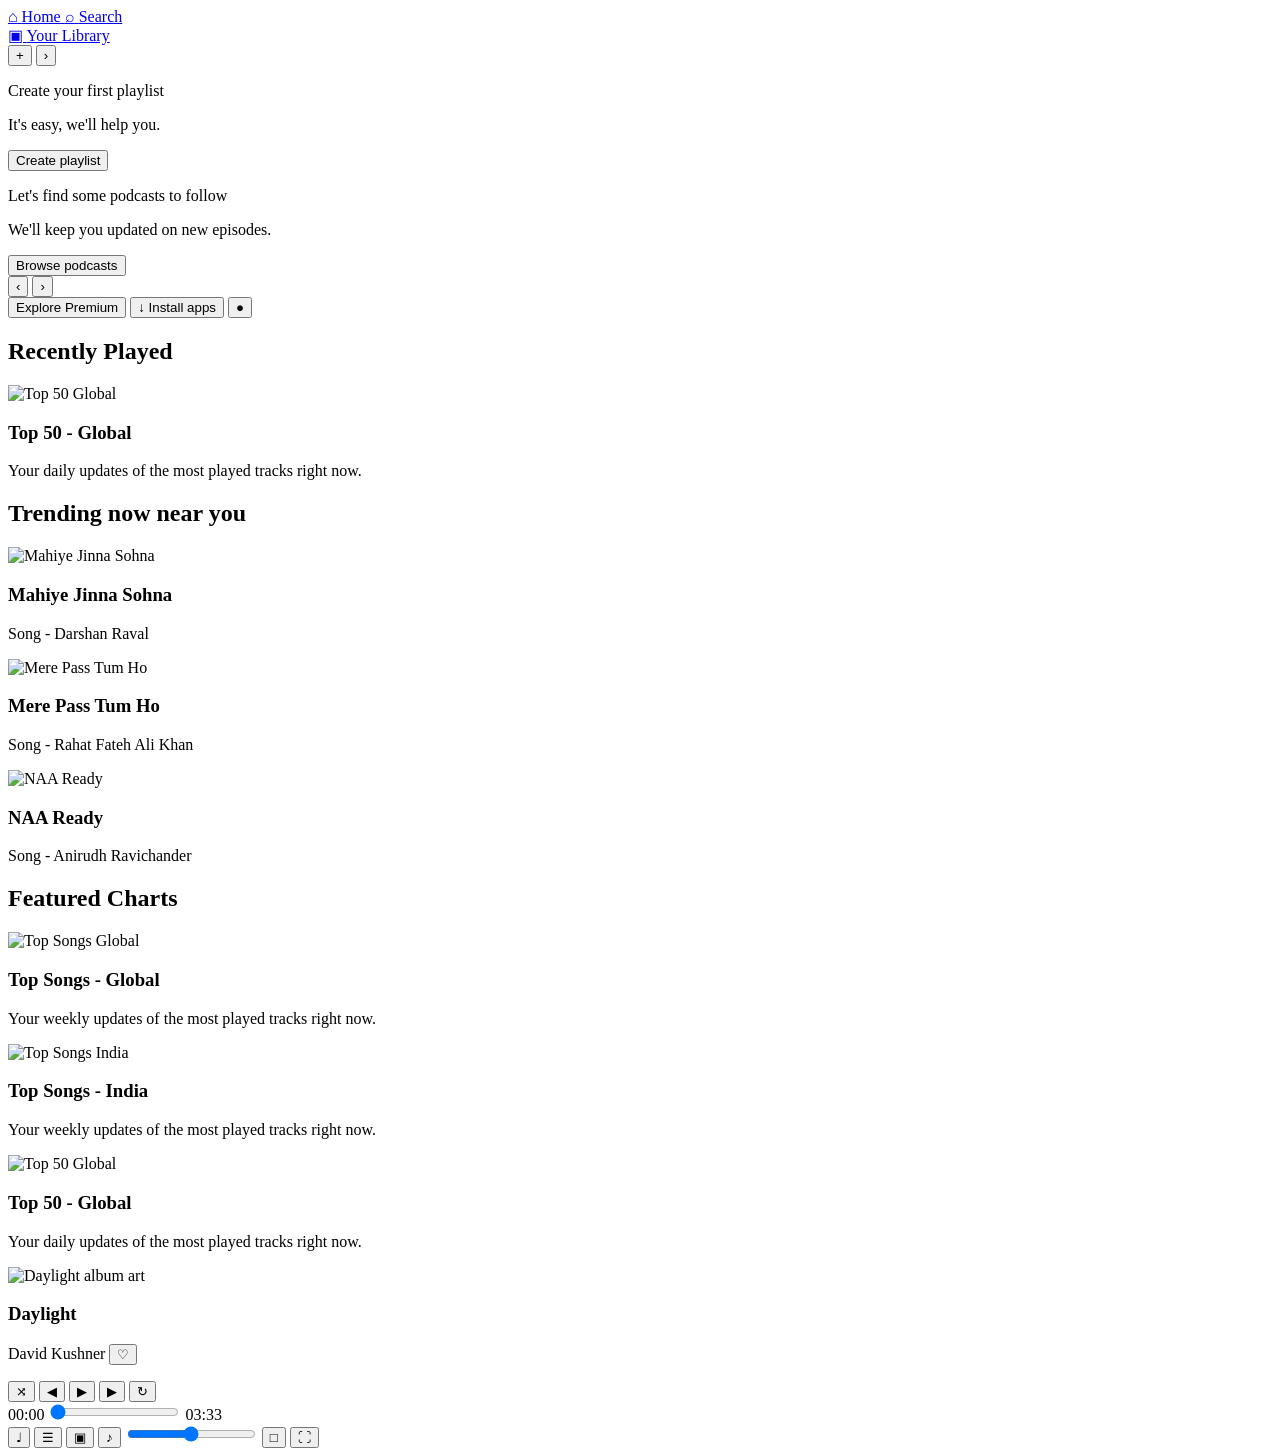
==== index.html @ bcfcde5d "Add files via upload" ====
<!DOCTYPE html>
<html lang="en">
<head>
    <meta charset="UTF-8">
    <meta name="viewport" content="width=device-width, initial-scale=1.0">
    <meta name="description" content="A Spotify-inspired music player interface">
    <title>Spotify-Web Player: Music for everyone</title>
    <link rel="stylesheet" href="./style.css">
</head>
<body>
    <main class="main">
        <aside class="sidebar">
            <nav class="nav" aria-label="Primary navigation">
                <a class="nav-option active" href="#">
                    <span class="icon" aria-hidden="true">⌂</span>
                    <span>Home</span>
                </a>
                <a class="nav-option" href="#">
                    <span class="icon" aria-hidden="true">⌕</span>
                    <span>Search</span>
                </a>
            </nav>

            <section class="library">
                <div class="option">
                    <a class="nav-option lib-option" href="#">
                        <span class="icon" aria-hidden="true">▣</span>
                        <span>Your Library</span>
                    </a>
                    <div class="icons" aria-label="Library actions">
                        <button type="button" aria-label="Add playlist">+</button>
                        <button type="button" aria-label="Next">›</button>
                    </div>
                </div>

                <div class="lib-box">
                    <div class="box">
                        <p class="box-p1">Create your first playlist</p>
                        <p class="box-p2">It's easy, we'll help you.</p>
                        <button class="badge" type="button">Create playlist</button>
                    </div>

                    <div class="box">
                        <p class="box-p1">Let's find some podcasts to follow</p>
                        <p class="box-p2">We'll keep you updated on new episodes.</p>
                        <button class="badge" type="button">Browse podcasts</button>
                    </div>
                </div>
            </section>
        </aside>

        <section class="main_content">
            <header class="sticky-nav">
                <div class="sticky-nav-icon">
                    <button class="nav-img" type="button" aria-label="Go back">‹</button>
                    <button class="nav-img forward hide" type="button" aria-label="Go forward">›</button>
                </div>

                <div class="sticky-nav-option">
                    <button class="badge nav-item premium hide" type="button">Explore Premium</button>
                    <button class="badge nav-item dark-badge" type="button">
                        <span aria-hidden="true">↓</span> Install apps
                    </button>
                    <button class="user-button nav-item" type="button" aria-label="User account">●</button>
                </div>
            </header>

            <section>
                <h2>Recently Played</h2>
                <div class="cards-container">
                    <article class="card">
                        <img src="./assets/card1img.jpeg.png" class="card-img" alt="Top 50 Global">
                        <h3 class="card-title">Top 50 - Global</h3>
                        <p class="card-info">Your daily updates of the most played tracks right now.</p>
                    </article>
                </div>
            </section>

            <section>
                <h2>Trending now near you</h2>
                <div class="cards-container">
                    <article class="card">
                        <img src="./assets/card2img.jpeg.png" class="card-img" alt="Mahiye Jinna Sohna">
                        <h3 class="card-title">Mahiye Jinna Sohna</h3>
                        <p class="card-info">Song - Darshan Raval</p>
                    </article>

                    <article class="card">
                        <img src="./assets/card3img.jpeg.png" class="card-img" alt="Mere Pass Tum Ho">
                        <h3 class="card-title">Mere Pass Tum Ho</h3>
                        <p class="card-info">Song - Rahat Fateh Ali Khan</p>
                    </article>

                    <article class="card">
                        <img src="./assets/card4img.jpeg.png" class="card-img" alt="NAA Ready">
                        <h3 class="card-title">NAA Ready</h3>
                        <p class="card-info">Song - Anirudh Ravichander</p>
                    </article>
                </div>
            </section>

            <section>
                <h2>Featured Charts</h2>
                <div class="cards-container">
                    <article class="card">
                        <img src="./assets/card5img.jpeg.png" class="card-img" alt="Top Songs Global">
                        <h3 class="card-title">Top Songs - Global</h3>
                        <p class="card-info">Your weekly updates of the most played tracks right now.</p>
                    </article>

                    <article class="card">
                        <img src="./assets/card6img.jpeg.png" class="card-img" alt="Top Songs India">
                        <h3 class="card-title">Top Songs - India</h3>
                        <p class="card-info">Your weekly updates of the most played tracks right now.</p>
                    </article>

                    <article class="card">
                        <img src="./assets/card1img.jpeg.png" class="card-img" alt="Top 50 Global">
                        <h3 class="card-title">Top 50 - Global</h3>
                        <p class="card-info">Your daily updates of the most played tracks right now.</p>
                    </article>
                </div>
            </section>

            <footer class="footer">
                <div class="line"></div>
            </footer>
        </section>

        <footer class="music-player">
            <div class="album">
                <img src="./assets/song.png" class="play-song-img" alt="Daylight album art">
                <div class="track-details">
                    <h3 class="track-title">Daylight</h3>
                    <p class="artist-name">David Kushner <button class="heart" type="button" aria-label="Like song">♡</button></p>
                </div>
            </div>

            <div class="player">
                <div class="player-control" aria-label="Playback controls">
                    <button type="button" class="player-control-icon" aria-label="Shuffle">⤨</button>
                    <button type="button" class="player-control-icon" aria-label="Previous">◀</button>
                    <button type="button" class="player-control-icon play" aria-label="Play">▶</button>
                    <button type="button" class="player-control-icon" aria-label="Next">▶</button>
                    <button type="button" class="player-control-icon" aria-label="Repeat">↻</button>
                </div>

                <div class="playback-bar">
                    <span class="curr-time">00:00</span>
                    <input type="range" min="0" max="100" value="0" class="progress-bar" aria-label="Song progress">
                    <span class="tot-time">03:33</span>
                </div>
            </div>

            <div class="control">
                <div class="control-icon">
                    <button class="play-icon" type="button" aria-label="Microphone">♩</button>
                    <button class="play-icon" type="button" aria-label="Queue">☰</button>
                    <button class="play-icon" type="button" aria-label="Connect to device">▣</button>
                    <button class="play-icon" type="button" aria-label="Volume">♪</button>
                    <input type="range" min="0" max="100" value="50" class="volume" aria-label="Volume">
                    <button class="play-icon" type="button" aria-label="Mini player">□</button>
                    <button class="play-icon" type="button" aria-label="Fullscreen">⛶</button>
                </div>
            </div>
        </footer>
    </main>
</body>
</html>
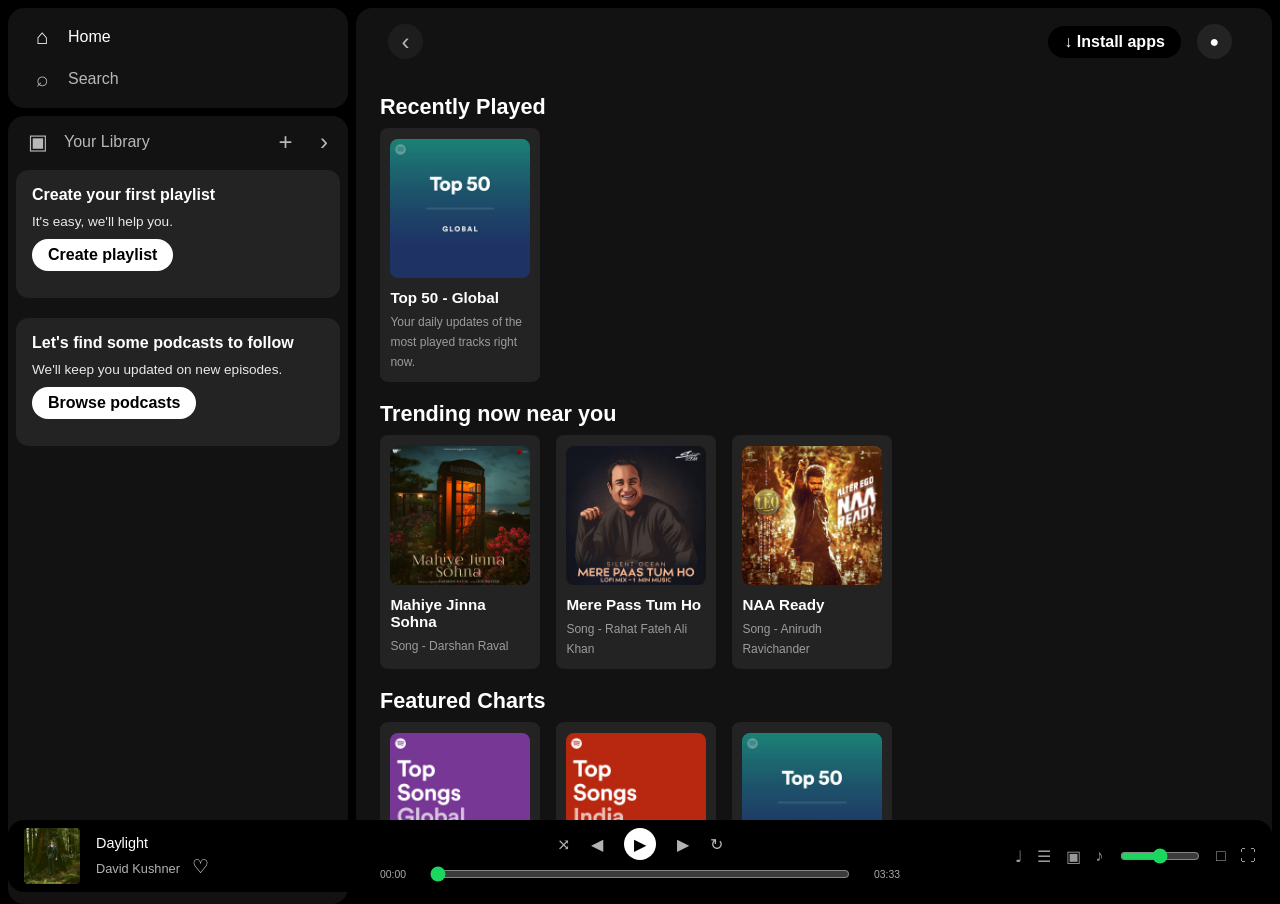
==== commit 75d42b4e: "Update index.html" ====
--- a/index.html
+++ b/index.html
@@ -4,7 +4,7 @@
     <meta charset="UTF-8">
     <meta name="viewport" content="width=device-width, initial-scale=1.0">
     <meta name="description" content="A Spotify-inspired music player interface">
-    <title>Spotify-Web Player: Music for everyone</title>
+    <title>Spotify-Web Player clone</title>
     <link rel="stylesheet" href="./style.css">
 </head>
 <body>
@@ -166,4 +166,4 @@
         </footer>
     </main>
 </body>
-</html>+</html>
--- a/style.css
+++ b/style.css
@@ -0,0 +1,483 @@
+* {
+    box-sizing: border-box;
+}
+
+html,
+body {
+    margin: 0;
+    min-height: 100%;
+}
+
+body {
+    font-family: Arial, Helvetica, sans-serif;
+    background: #000;
+    color: #fff;
+    overflow: hidden;
+}
+
+button,
+input {
+    font: inherit;
+}
+
+button {
+    border: 0;
+    cursor: pointer;
+}
+
+.main {
+    display: flex;
+    height: 100vh;
+    padding: 0.5rem;
+    gap: 0.5rem;
+}
+
+.sidebar {
+    width: 340px;
+    min-width: 240px;
+    background: #000;
+    border-radius: 1rem;
+}
+
+.nav,
+.library {
+    background: #121212;
+    border-radius: 1rem;
+}
+
+.nav {
+    display: flex;
+    flex-direction: column;
+    justify-content: center;
+    min-height: 100px;
+    padding: 0.3rem 0.75rem;
+}
+
+.nav-option {
+    display: flex;
+    align-items: center;
+    gap: 1rem;
+    min-height: 2.6rem;
+    padding: 0.3rem 0.75rem;
+    color: #fff;
+    text-decoration: none;
+    opacity: 0.7;
+}
+
+.nav-option:hover,
+.nav-option.active {
+    opacity: 1;
+}
+
+.icon {
+    display: inline-flex;
+    width: 1.25rem;
+    justify-content: center;
+    font-size: 1.3rem;
+}
+
+.library {
+    height: calc(100vh - 112px);
+    margin-top: 0.5rem;
+    padding: 0.3rem 0.5rem;
+}
+
+.option {
+    display: flex;
+    align-items: center;
+    justify-content: space-between;
+}
+
+.lib-option {
+    flex: 1;
+}
+
+.icons {
+    display: flex;
+    gap: 0.4rem;
+}
+
+.icons button {
+    width: 2rem;
+    height: 2rem;
+    background: transparent;
+    color: #fff;
+    font-size: 1.5rem;
+    opacity: 0.7;
+}
+
+.icons button:hover {
+    opacity: 1;
+}
+
+.lib-box {
+    margin-top: 0.5rem;
+}
+
+.box {
+    min-height: 8rem;
+    background: #232323;
+    border-radius: 0.8rem;
+    margin: 0.3rem 0 1.25rem;
+    padding: 0.7rem 1rem;
+}
+
+.box-p1 {
+    margin: 0.3rem 0;
+    font-size: 1rem;
+    font-weight: 700;
+}
+
+.box-p2 {
+    margin: 0.6rem 0;
+    font-size: 0.85rem;
+    opacity: 0.9;
+}
+
+.badge {
+    background: #fff;
+    color: #000;
+    font-weight: 700;
+    border-radius: 100px;
+    padding: 0.25rem 1rem;
+    min-height: 2rem;
+}
+
+.badge:hover {
+    transform: scale(1.03);
+}
+
+.main_content {
+    flex: 1;
+    min-width: 0;
+    background: #121212;
+    border-radius: 1rem;
+    overflow-y: auto;
+    padding: 0 1.5rem 7rem;
+    scrollbar-width: thin;
+}
+
+.sticky-nav {
+    position: sticky;
+    top: 0;
+    z-index: 10;
+    display: flex;
+    align-items: center;
+    justify-content: space-between;
+    padding: 1rem 0;
+    background: #121212;
+}
+
+.sticky-nav-icon,
+.sticky-nav-option {
+    display: flex;
+    align-items: center;
+}
+
+.nav-img {
+    width: 2.2rem;
+    height: 2.2rem;
+    margin-left: 0.5rem;
+    border-radius: 50%;
+    background: #232323;
+    color: #fff;
+    font-size: 1.5rem;
+    opacity: 0.7;
+}
+
+.nav-img:hover {
+    opacity: 1;
+    background: #000;
+}
+
+.nav-item {
+    margin-right: 1rem;
+}
+
+.dark-badge {
+    background: #000;
+    color: #fff;
+}
+
+.user-button {
+    width: 2.2rem;
+    height: 2.2rem;
+    border-radius: 50%;
+    background: #232323;
+    color: #fff;
+}
+
+h2 {
+    margin: 1.2rem 0 0.5rem;
+    font-size: 1.35rem;
+}
+
+.cards-container {
+    display: flex;
+    flex-wrap: wrap;
+    gap: 1rem;
+}
+
+.card {
+    width: 160px;
+    background: #232323;
+    border-radius: 0.5rem;
+    padding: 0.65rem;
+    transition: background 0.2s ease, transform 0.2s ease;
+}
+
+.card:hover {
+    background: #2c2c2c;
+    transform: translateY(-2px);
+}
+
+.card-img {
+    display: block;
+    width: 100%;
+    aspect-ratio: 1;
+    object-fit: cover;
+    border-radius: 0.5rem;
+}
+
+.card-title {
+    margin: 0.7rem 0 0.35rem;
+    font-size: 0.95rem;
+}
+
+.card-info {
+    margin: 0;
+    color: #fff;
+    opacity: 0.55;
+    font-size: 0.75rem;
+    line-height: 1.25rem;
+}
+
+.footer {
+    height: 180px;
+    display: flex;
+    align-items: center;
+    justify-content: center;
+}
+
+.line {
+    width: 90%;
+    border-top: 1px solid #fff;
+    opacity: 0.4;
+}
+
+.music-player {
+    position: fixed;
+    z-index: 20;
+    left: 0.5rem;
+    right: 0.5rem;
+    bottom: 0.5rem;
+    min-height: 72px;
+    display: flex;
+    align-items: center;
+    justify-content: space-between;
+    gap: 1rem;
+    padding: 0.5rem 1rem;
+    background: #000;
+    border-radius: 1rem;
+}
+
+.album {
+    display: flex;
+    align-items: center;
+    width: 25%;
+    min-width: 180px;
+    max-width: 320px;
+}
+
+.play-song-img {
+    width: 56px;
+    height: 56px;
+    border-radius: 4px;
+    object-fit: cover;
+}
+
+.track-details {
+    margin-left: 1rem;
+    min-width: 0;
+}
+
+.track-title {
+    margin: 0;
+    font-size: 0.9rem;
+    font-weight: 500;
+}
+
+.artist-name {
+    margin: 0.25rem 0 0;
+    color: #b3b3b3;
+    font-size: 0.8rem;
+}
+
+.heart {
+    padding: 0;
+    margin-left: 0.5rem;
+    background: transparent;
+    color: #fff;
+    font-size: 1.2rem;
+}
+
+.player {
+    width: 50%;
+    max-width: 700px;
+}
+
+.player-control {
+    display: flex;
+    justify-content: center;
+    align-items: center;
+    gap: 1.3rem;
+}
+
+.player-control-icon {
+    padding: 0;
+    background: transparent;
+    color: #fff;
+    font-size: 1rem;
+    opacity: 0.7;
+}
+
+.player-control-icon:hover,
+.play-icon:hover {
+    opacity: 1;
+}
+
+.player-control-icon.play {
+    width: 2rem;
+    height: 2rem;
+    border-radius: 50%;
+    background: #fff;
+    color: #000;
+    opacity: 1;
+}
+
+.playback-bar {
+    display: flex;
+    align-items: center;
+    justify-content: center;
+    gap: 0.5rem;
+    margin-top: 0.25rem;
+}
+
+.curr-time,
+.tot-time {
+    min-width: 2.5rem;
+    color: #aaa;
+    font-size: 0.65rem;
+}
+
+.tot-time {
+    text-align: right;
+}
+
+.progress-bar,
+.volume {
+    accent-color: #1bd760;
+    cursor: pointer;
+}
+
+.progress-bar {
+    width: 70%;
+}
+
+.control {
+    width: 25%;
+    min-width: 220px;
+}
+
+.control-icon {
+    display: flex;
+    align-items: center;
+    justify-content: flex-end;
+    gap: 0.9rem;
+}
+
+.play-icon {
+    padding: 0;
+    background: transparent;
+    color: #fff;
+    font-size: 1rem;
+    opacity: 0.6;
+}
+
+.volume {
+    width: 80px;
+}
+
+.hide {
+    display: none;
+}
+
+@media (max-width: 1000px) {
+    .sidebar {
+        width: 250px;
+    }
+
+    .premium,
+    .hide {
+        display: none;
+    }
+
+    .control {
+        min-width: 180px;
+    }
+
+    .control-icon {
+        gap: 0.5rem;
+    }
+
+    .volume {
+        width: 60px;
+    }
+}
+
+@media (max-width: 700px) {
+    body {
+        overflow: auto;
+    }
+
+    .main {
+        height: auto;
+        min-height: 100vh;
+    }
+
+    .sidebar {
+        display: none;
+    }
+
+    .main_content {
+        padding-bottom: 150px;
+    }
+
+    .music-player {
+        flex-wrap: wrap;
+        min-height: 120px;
+    }
+
+    .album {
+        width: 100%;
+        max-width: none;
+    }
+
+    .player {
+        width: 65%;
+    }
+
+    .control {
+        width: 30%;
+        min-width: 0;
+    }
+
+    .play-icon:nth-child(-n + 3),
+    .play-icon:nth-last-child(-n + 2) {
+        display: none;
+    }
+
+    .card {
+        width: calc(50% - 0.5rem);
+    }
+}
